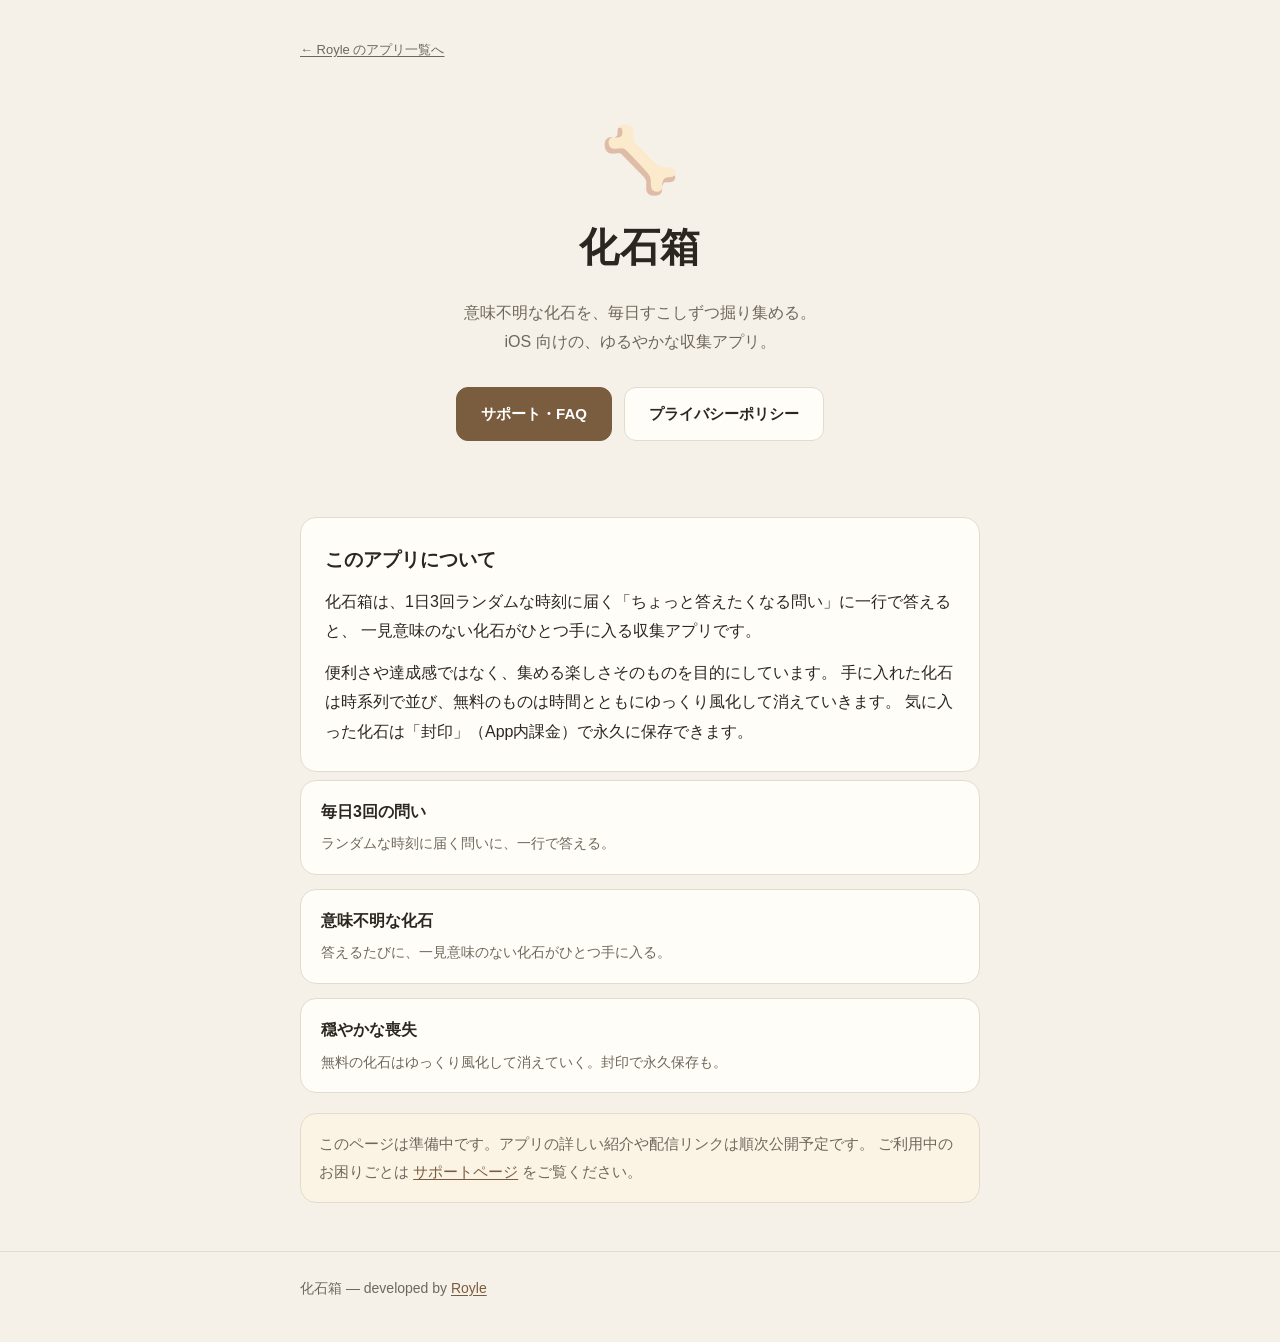
==== apps/specimen-box/index.html @ 91df3ead "first commit" ====
<!DOCTYPE html>
<html lang="ja">
<head>
  <meta charset="UTF-8">
  <meta name="viewport" content="width=device-width, initial-scale=1.0">
  <title>化石箱 — Royle</title>
  <meta name="description" content="化石箱。意味不明な化石を毎日すこしずつ掘り集める、iOS 向け収集アプリ。">
  <style>
    :root {
      --bg: #f5f1e8; --surface: #fffdf8; --ink: #2b2620; --muted: #6f675b;
      --accent: #7a5c3e; --line: #e3dccd; --radius: 16px;
    }
    * { box-sizing: border-box; }
    html { -webkit-text-size-adjust: 100%; }
    body {
      margin: 0; color: var(--ink); background: var(--bg);
      font-family: -apple-system, BlinkMacSystemFont, "Hiragino Sans",
        "Hiragino Kaku Gothic ProN", "Noto Sans JP", Meiryo, sans-serif;
      line-height: 1.85; font-size: 16px; -webkit-font-smoothing: antialiased;
    }
    .wrap { width: 100%; max-width: 720px; margin: 0 auto; padding: 0 20px; }
    a { color: var(--accent); text-underline-offset: 2px; }

    .crumb { padding: 18px 0 0; }
    .crumb a { font-size: 13px; color: var(--muted); }

    .hero {
      text-align: center;
      padding: 48px 0 56px;
    }
    .hero .mark { font-size: 64px; line-height: 1; }
    .hero h1 { margin: 18px 0 0; font-size: 40px; letter-spacing: 0.02em; }
    .hero .lead { margin: 14px auto 0; color: var(--muted); max-width: 30em; }
    .hero .btns { margin-top: 30px; display: flex; gap: 12px; justify-content: center; flex-wrap: wrap; }
    .btn {
      display: inline-block; font-weight: 600; font-size: 15px;
      padding: 12px 24px; border-radius: 12px; text-decoration: none;
      border: 1px solid var(--line); transition: transform .18s, background .18s;
    }
    .btn:hover { transform: translateY(-2px); }
    .btn-primary { background: var(--accent); color: #fff; border-color: var(--accent); }
    .btn-ghost { background: var(--surface); color: var(--ink); }

    section { margin-top: 8px; }
    .card {
      background: var(--surface); border: 1px solid var(--line);
      border-radius: var(--radius); padding: 24px; margin-top: 20px;
    }
    .card h2 { margin: 0 0 10px; font-size: 19px; }
    .card p { margin: 0 0 12px; }
    .card p:last-child { margin-bottom: 0; }
    .muted { color: var(--muted); font-size: 14px; }

    .features { list-style: none; padding: 0; margin: 0; display: grid; gap: 14px; }
    .features li {
      background: var(--surface); border: 1px solid var(--line);
      border-radius: var(--radius); padding: 16px 20px;
    }
    .features b { display: block; margin-bottom: 2px; }

    .note {
      background: #fbf3e4; border: 1px solid var(--line);
      border-radius: var(--radius); padding: 16px 18px; font-size: 15px;
      color: var(--muted); margin-top: 20px;
    }

    .site-footer { border-top: 1px solid var(--line); margin-top: 48px; padding: 24px 0 40px; }
    .site-footer p { margin: 0; }

    @media (max-width: 480px) { .hero h1 { font-size: 32px; } }
  </style>
</head>
<body>
  <div class="wrap">
    <p class="crumb"><a href="../../index.html">← Royle のアプリ一覧へ</a></p>
  </div>

  <header class="hero">
    <div class="wrap">
      <div class="mark">🦴</div>
      <h1>化石箱</h1>
      <p class="lead">意味不明な化石を、毎日すこしずつ掘り集める。<br>iOS 向けの、ゆるやかな収集アプリ。</p>
      <div class="btns">
        <a class="btn btn-primary" href="./support/index.html">サポート・FAQ</a>
        <a class="btn btn-ghost" href="./support/privacy.html">プライバシーポリシー</a>
      </div>
    </div>
  </header>

  <main class="wrap">
    <section>
      <div class="card">
        <h2>このアプリについて</h2>
        <p>
          化石箱は、1日3回ランダムな時刻に届く「ちょっと答えたくなる問い」に一行で答えると、
          一見意味のない化石がひとつ手に入る収集アプリです。
        </p>
        <p>
          便利さや達成感ではなく、集める楽しさそのものを目的にしています。
          手に入れた化石は時系列で並び、無料のものは時間とともにゆっくり風化して消えていきます。
          気に入った化石は「封印」（App内課金）で永久に保存できます。
        </p>
      </div>
    </section>

    <section>
      <ul class="features">
        <li><b>毎日3回の問い</b><span class="muted">ランダムな時刻に届く問いに、一行で答える。</span></li>
        <li><b>意味不明な化石</b><span class="muted">答えるたびに、一見意味のない化石がひとつ手に入る。</span></li>
        <li><b>穏やかな喪失</b><span class="muted">無料の化石はゆっくり風化して消えていく。封印で永久保存も。</span></li>
      </ul>
    </section>

    <div class="note">
      このページは準備中です。アプリの詳しい紹介や配信リンクは順次公開予定です。
      ご利用中のお困りごとは <a href="./support/index.html">サポートページ</a> をご覧ください。
    </div>
  </main>

  <footer class="site-footer">
    <div class="wrap">
      <p class="muted">化石箱 — developed by <a href="../../index.html">Royle</a></p>
    </div>
  </footer>
</body>
</html>
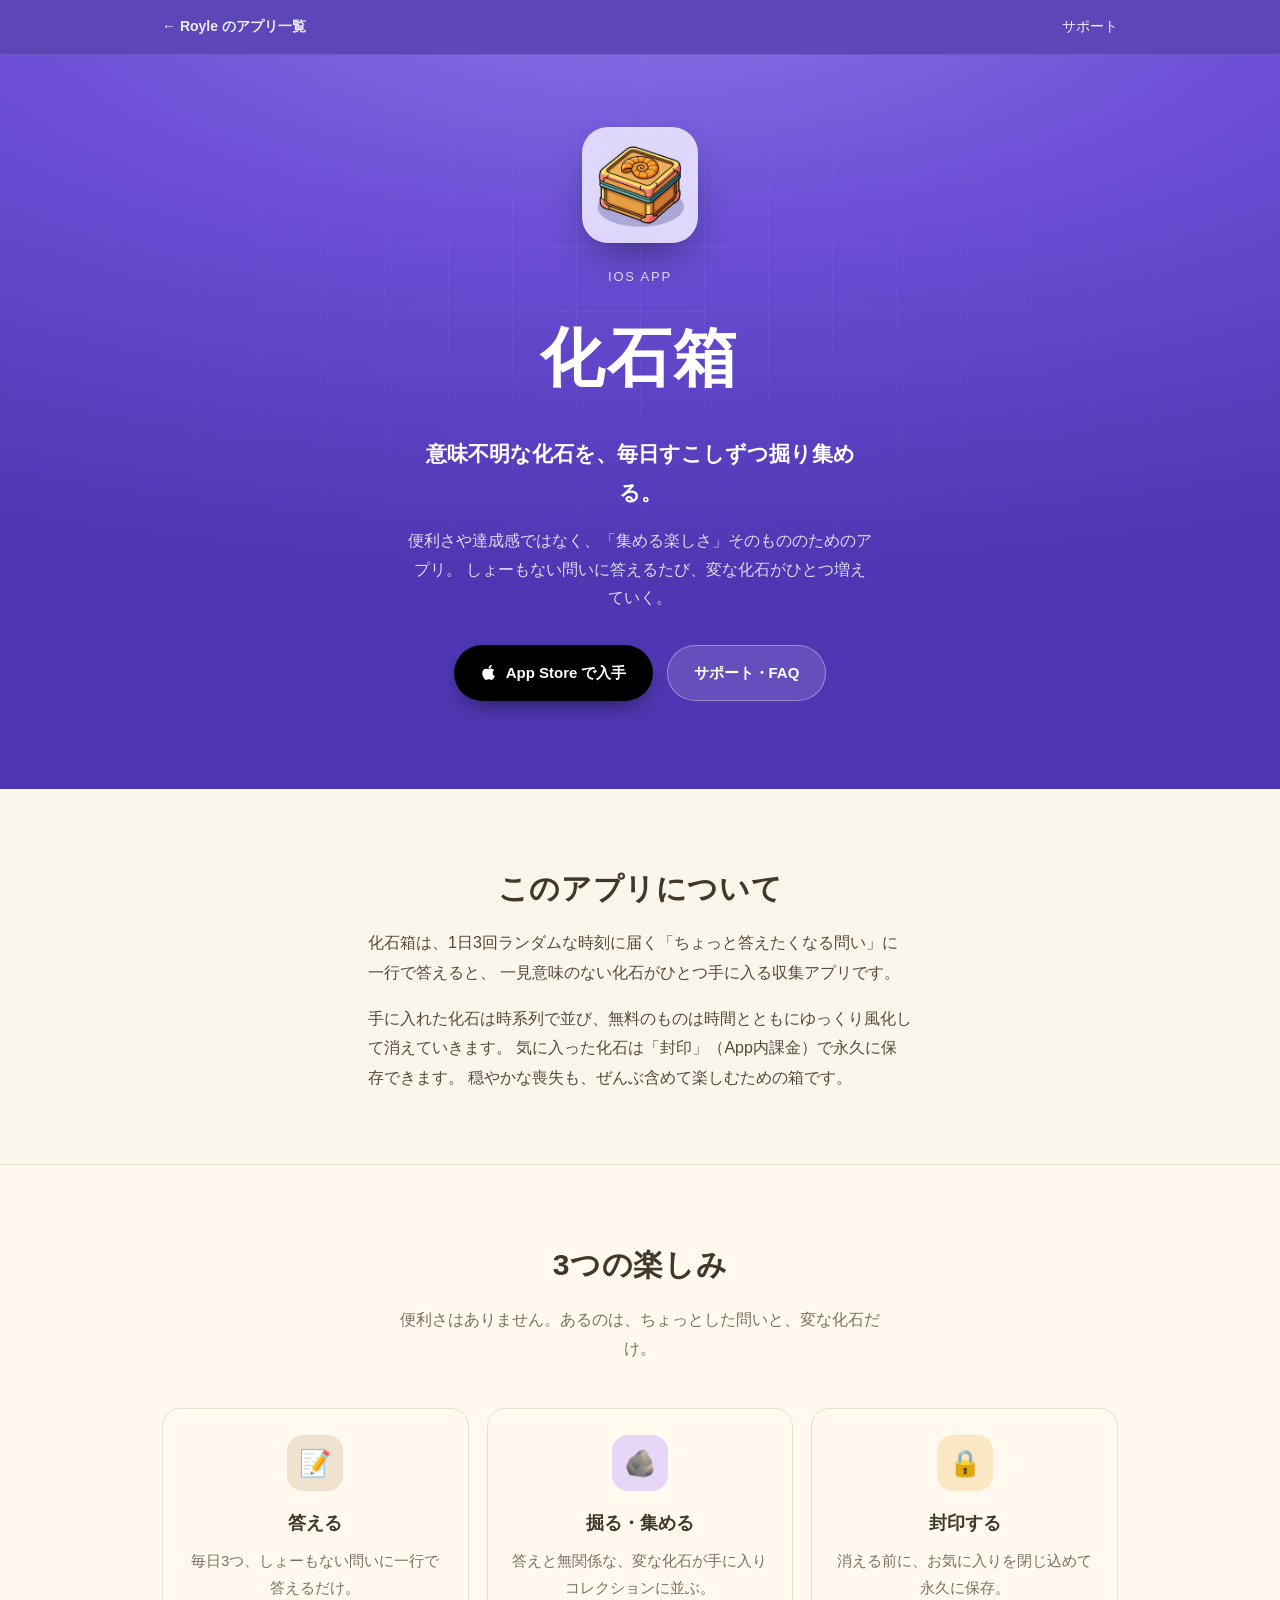
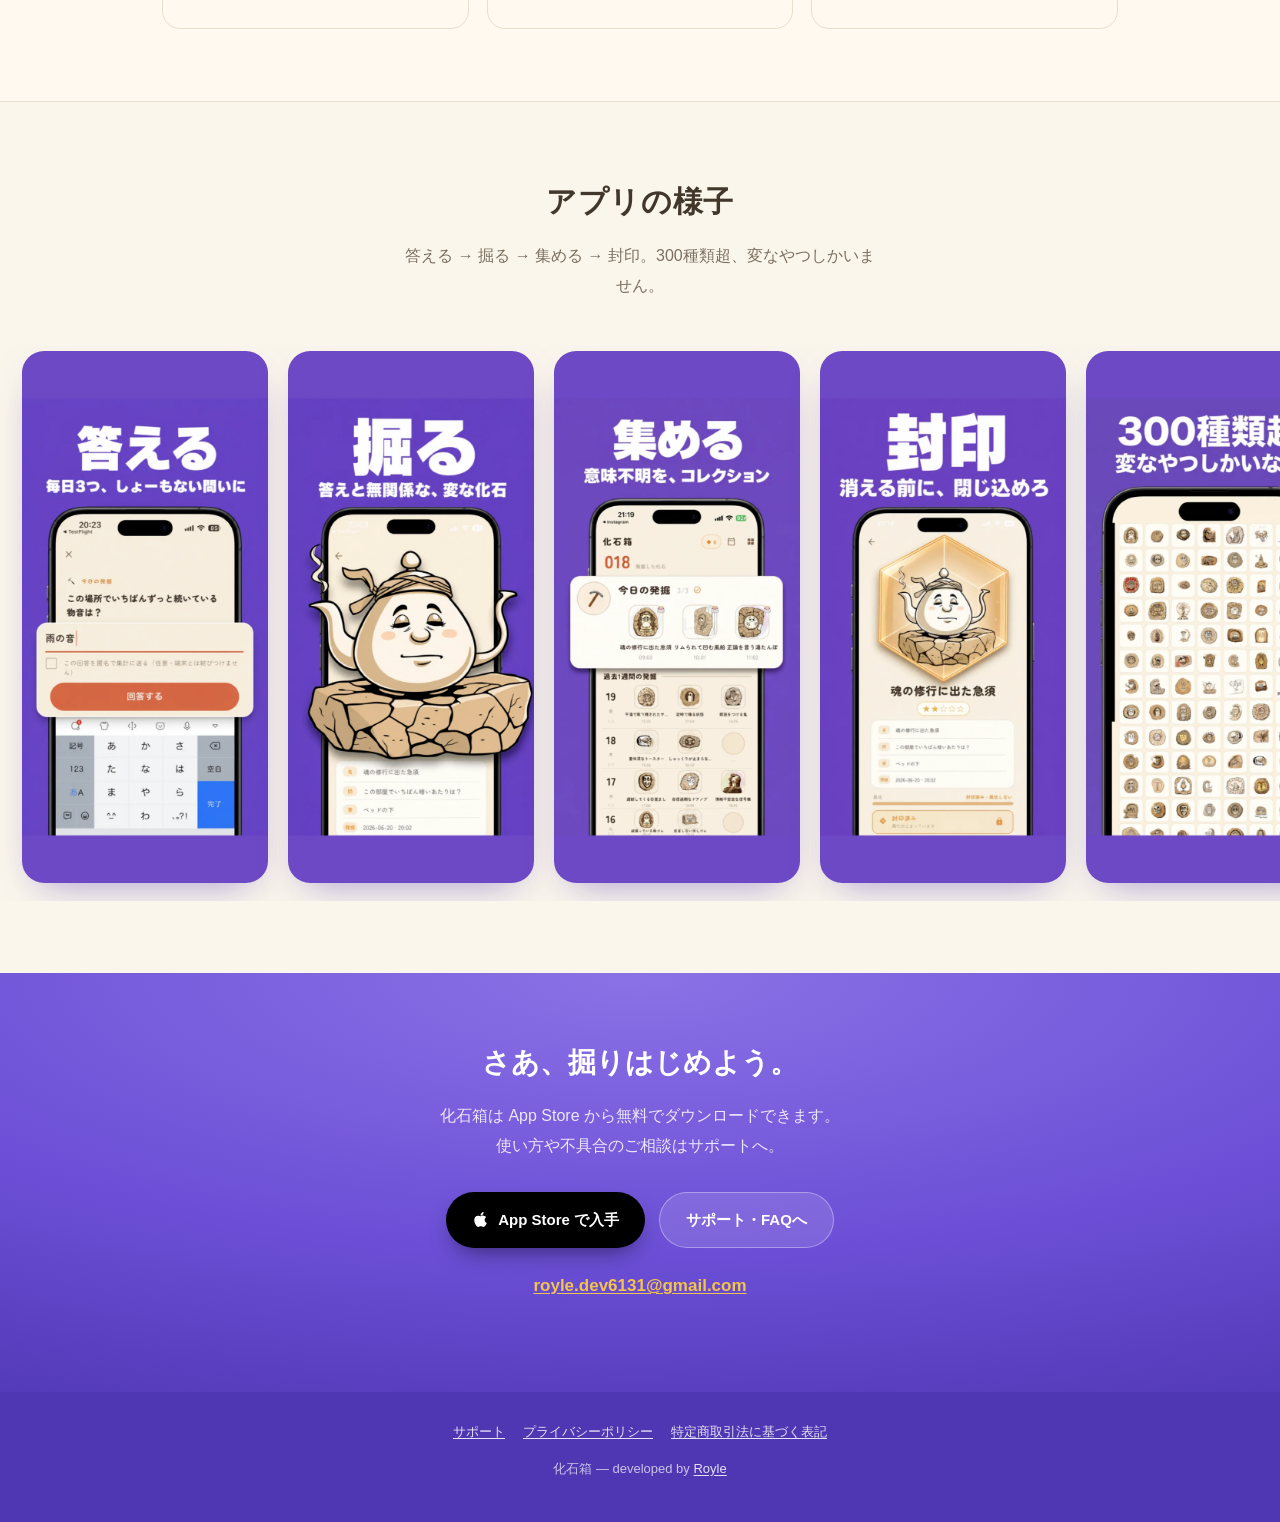
==== commit 33073452: "Add developer portfolio and 化石箱 LP with App Store link - Top page: Royle's server-side engineer port" ====
--- a/apps/specimen-box/index.html
+++ b/apps/specimen-box/index.html
@@ -3,123 +3,121 @@
 <head>
   <meta charset="UTF-8">
   <meta name="viewport" content="width=device-width, initial-scale=1.0">
-  <title>化石箱 — Royle</title>
-  <meta name="description" content="化石箱。意味不明な化石を毎日すこしずつ掘り集める、iOS 向け収集アプリ。">
-  <style>
-    :root {
-      --bg: #f5f1e8; --surface: #fffdf8; --ink: #2b2620; --muted: #6f675b;
-      --accent: #7a5c3e; --line: #e3dccd; --radius: 16px;
-    }
-    * { box-sizing: border-box; }
-    html { -webkit-text-size-adjust: 100%; }
-    body {
-      margin: 0; color: var(--ink); background: var(--bg);
-      font-family: -apple-system, BlinkMacSystemFont, "Hiragino Sans",
-        "Hiragino Kaku Gothic ProN", "Noto Sans JP", Meiryo, sans-serif;
-      line-height: 1.85; font-size: 16px; -webkit-font-smoothing: antialiased;
-    }
-    .wrap { width: 100%; max-width: 720px; margin: 0 auto; padding: 0 20px; }
-    a { color: var(--accent); text-underline-offset: 2px; }
-
-    .crumb { padding: 18px 0 0; }
-    .crumb a { font-size: 13px; color: var(--muted); }
-
-    .hero {
-      text-align: center;
-      padding: 48px 0 56px;
-    }
-    .hero .mark { font-size: 64px; line-height: 1; }
-    .hero h1 { margin: 18px 0 0; font-size: 40px; letter-spacing: 0.02em; }
-    .hero .lead { margin: 14px auto 0; color: var(--muted); max-width: 30em; }
-    .hero .btns { margin-top: 30px; display: flex; gap: 12px; justify-content: center; flex-wrap: wrap; }
-    .btn {
-      display: inline-block; font-weight: 600; font-size: 15px;
-      padding: 12px 24px; border-radius: 12px; text-decoration: none;
-      border: 1px solid var(--line); transition: transform .18s, background .18s;
-    }
-    .btn:hover { transform: translateY(-2px); }
-    .btn-primary { background: var(--accent); color: #fff; border-color: var(--accent); }
-    .btn-ghost { background: var(--surface); color: var(--ink); }
-
-    section { margin-top: 8px; }
-    .card {
-      background: var(--surface); border: 1px solid var(--line);
-      border-radius: var(--radius); padding: 24px; margin-top: 20px;
-    }
-    .card h2 { margin: 0 0 10px; font-size: 19px; }
-    .card p { margin: 0 0 12px; }
-    .card p:last-child { margin-bottom: 0; }
-    .muted { color: var(--muted); font-size: 14px; }
-
-    .features { list-style: none; padding: 0; margin: 0; display: grid; gap: 14px; }
-    .features li {
-      background: var(--surface); border: 1px solid var(--line);
-      border-radius: var(--radius); padding: 16px 20px;
-    }
-    .features b { display: block; margin-bottom: 2px; }
-
-    .note {
-      background: #fbf3e4; border: 1px solid var(--line);
-      border-radius: var(--radius); padding: 16px 18px; font-size: 15px;
-      color: var(--muted); margin-top: 20px;
-    }
-
-    .site-footer { border-top: 1px solid var(--line); margin-top: 48px; padding: 24px 0 40px; }
-    .site-footer p { margin: 0; }
-
-    @media (max-width: 480px) { .hero h1 { font-size: 32px; } }
-  </style>
+  <title>化石箱 — 意味不明な化石を、毎日すこしずつ。</title>
+  <meta name="description" content="化石箱は、1日3回届く「ちょっと答えたくなる問い」に一行で答えると、意味不明な化石がひとつ手に入る iOS 向け収集アプリ。300種類超の変な化石を掘り集めよう。">
+  <link rel="stylesheet" href="./assets/lp.css">
+  <link rel="icon" type="image/png" sizes="32x32" href="./assets/favicon-32x32.png">
+  <link rel="apple-touch-icon" href="./assets/apple-touch-icon.png">
+  <meta property="og:title" content="化石箱">
+  <meta property="og:description" content="意味不明な化石を、毎日すこしずつ掘り集める収集アプリ。">
+  <meta property="og:image" content="./assets/icon.png">
 </head>
 <body>
-  <div class="wrap">
-    <p class="crumb"><a href="../../index.html">← Royle のアプリ一覧へ</a></p>
-  </div>
+  <nav class="topbar">
+    <div class="wrap">
+      <a class="home" href="../../index.html">← Royle のアプリ一覧</a>
+      <a href="./support/index.html">サポート</a>
+    </div>
+  </nav>
 
   <header class="hero">
     <div class="wrap">
-      <div class="mark">🦴</div>
+      <img class="app-icon" src="./assets/icon.png" alt="化石箱 アプリアイコン">
+      <p class="eyebrow">iOS App</p>
       <h1>化石箱</h1>
-      <p class="lead">意味不明な化石を、毎日すこしずつ掘り集める。<br>iOS 向けの、ゆるやかな収集アプリ。</p>
-      <div class="btns">
-        <a class="btn btn-primary" href="./support/index.html">サポート・FAQ</a>
-        <a class="btn btn-ghost" href="./support/privacy.html">プライバシーポリシー</a>
+      <p class="tagline">意味不明な化石を、毎日すこしずつ掘り集める。</p>
+      <p class="sub">
+        便利さや達成感ではなく、「集める楽しさ」そのもののためのアプリ。
+        しょーもない問いに答えるたび、変な化石がひとつ増えていく。
+      </p>
+      <div class="cta">
+        <a class="btn btn-appstore" href="https://apps.apple.com/jp/app/%E5%8C%96%E7%9F%B3%E7%AE%B1/id6781895583" target="_blank" rel="noopener">
+          <svg class="apple" viewBox="0 0 384 512" aria-hidden="true"><path fill="currentColor" d="M318.7 268.7c-.2-36.7 16.4-64.4 50-84.8-18.8-26.9-47.2-41.7-84.7-44.6-35.5-2.8-74.3 20.7-88.5 20.7-15 0-49.4-19.7-76.4-19.7C63.3 141.2 4 184.8 4 273.5q0 39.3 14.4 81.2c12.8 36.7 59 126.7 107.2 125.2 25.2-.6 43-17.9 75.8-17.9 31.8 0 48.3 17.9 76.4 17.9 48.6-.7 90.4-82.5 102.6-119.3-65.2-30.7-61.7-90-61.7-91.9zm-56.6-164.2c27.3-32.4 24.8-61.9 24-72.5-24.1 1.4-52 16.4-67.9 34.9-17.5 19.8-27.8 44.3-25.6 71.9 26.1 2 49.9-11.4 69.5-34.3z"/></svg>
+          App Store で入手
+        </a>
+        <a class="btn btn-ghost" href="./support/index.html">サポート・FAQ</a>
       </div>
     </div>
   </header>
 
-  <main class="wrap">
-    <section>
-      <div class="card">
-        <h2>このアプリについて</h2>
-        <p>
-          化石箱は、1日3回ランダムな時刻に届く「ちょっと答えたくなる問い」に一行で答えると、
-          一見意味のない化石がひとつ手に入る収集アプリです。
-        </p>
-        <p>
-          便利さや達成感ではなく、集める楽しさそのものを目的にしています。
-          手に入れた化石は時系列で並び、無料のものは時間とともにゆっくり風化して消えていきます。
-          気に入った化石は「封印」（App内課金）で永久に保存できます。
-        </p>
+  <section class="section about">
+    <div class="wrap">
+      <h2 class="section-title">このアプリについて</h2>
+      <p>
+        化石箱は、1日3回ランダムな時刻に届く「ちょっと答えたくなる問い」に一行で答えると、
+        一見意味のない化石がひとつ手に入る収集アプリです。
+      </p>
+      <p>
+        手に入れた化石は時系列で並び、無料のものは時間とともにゆっくり風化して消えていきます。
+        気に入った化石は「封印」（App内課金）で永久に保存できます。
+        穏やかな喪失も、ぜんぶ含めて楽しむための箱です。
+      </p>
+    </div>
+  </section>
+
+  <section class="section alt">
+    <div class="wrap">
+      <h2 class="section-title">3つの楽しみ</h2>
+      <p class="section-lead">便利さはありません。あるのは、ちょっとした問いと、変な化石だけ。</p>
+      <div class="features">
+        <div class="feature">
+          <div class="ic" style="background:#efe2cf">📝</div>
+          <h3>答える</h3>
+          <p>毎日3つ、しょーもない問いに一行で答えるだけ。</p>
+        </div>
+        <div class="feature">
+          <div class="ic" style="background:#e7d6f6">🪨</div>
+          <h3>掘る・集める</h3>
+          <p>答えと無関係な、変な化石が手に入りコレクションに並ぶ。</p>
+        </div>
+        <div class="feature">
+          <div class="ic" style="background:#fbe7c4">🔒</div>
+          <h3>封印する</h3>
+          <p>消える前に、お気に入りを閉じ込めて永久に保存。</p>
+        </div>
       </div>
-    </section>
+    </div>
+  </section>
 
-    <section>
-      <ul class="features">
-        <li><b>毎日3回の問い</b><span class="muted">ランダムな時刻に届く問いに、一行で答える。</span></li>
-        <li><b>意味不明な化石</b><span class="muted">答えるたびに、一見意味のない化石がひとつ手に入る。</span></li>
-        <li><b>穏やかな喪失</b><span class="muted">無料の化石はゆっくり風化して消えていく。封印で永久保存も。</span></li>
-      </ul>
-    </section>
+  <section class="section">
+    <div class="wrap">
+      <h2 class="section-title">アプリの様子</h2>
+      <p class="section-lead">答える → 掘る → 集める → 封印。300種類超、変なやつしかいません。</p>
+    </div>
+    <div class="gallery">
+      <div class="shot"><img src="./assets/screenshots/01-answer.png" alt="答える — 毎日3つ、しょーもない問いに" loading="lazy"></div>
+      <div class="shot"><img src="./assets/screenshots/02-dig.png" alt="掘る — 答えと無関係な、変な化石" loading="lazy"></div>
+      <div class="shot"><img src="./assets/screenshots/03-collect.png" alt="集める — 意味不明を、コレクション" loading="lazy"></div>
+      <div class="shot"><img src="./assets/screenshots/04-seal.png" alt="封印 — 消える前に、閉じ込めろ" loading="lazy"></div>
+      <div class="shot"><img src="./assets/screenshots/05-variety.png" alt="300種類超 — 変なやつしかいない" loading="lazy"></div>
+    </div>
+  </section>
 
-    <div class="note">
-      このページは準備中です。アプリの詳しい紹介や配信リンクは順次公開予定です。
-      ご利用中のお困りごとは <a href="./support/index.html">サポートページ</a> をご覧ください。
+  <section class="cta-band">
+    <div class="wrap">
+      <h2>さあ、掘りはじめよう。</h2>
+      <p>化石箱は App Store から無料でダウンロードできます。使い方や不具合のご相談はサポートへ。</p>
+      <div class="cta">
+        <a class="btn btn-appstore" href="https://apps.apple.com/jp/app/%E5%8C%96%E7%9F%B3%E7%AE%B1/id6781895583" target="_blank" rel="noopener">
+          <svg class="apple" viewBox="0 0 384 512" aria-hidden="true"><path fill="currentColor" d="M318.7 268.7c-.2-36.7 16.4-64.4 50-84.8-18.8-26.9-47.2-41.7-84.7-44.6-35.5-2.8-74.3 20.7-88.5 20.7-15 0-49.4-19.7-76.4-19.7C63.3 141.2 4 184.8 4 273.5q0 39.3 14.4 81.2c12.8 36.7 59 126.7 107.2 125.2 25.2-.6 43-17.9 75.8-17.9 31.8 0 48.3 17.9 76.4 17.9 48.6-.7 90.4-82.5 102.6-119.3-65.2-30.7-61.7-90-61.7-91.9zm-56.6-164.2c27.3-32.4 24.8-61.9 24-72.5-24.1 1.4-52 16.4-67.9 34.9-17.5 19.8-27.8 44.3-25.6 71.9 26.1 2 49.9-11.4 69.5-34.3z"/></svg>
+          App Store で入手
+        </a>
+        <a class="btn btn-ghost" href="./support/index.html">サポート・FAQへ</a>
+      </div>
+      <p class="mail" style="margin-top:22px;">
+        <a href="mailto:royle.dev6131@gmail.com">royle.dev6131@gmail.com</a>
+      </p>
     </div>
-  </main>
+  </section>
 
   <footer class="site-footer">
     <div class="wrap">
-      <p class="muted">化石箱 — developed by <a href="../../index.html">Royle</a></p>
+      <p class="links">
+        <a href="./support/index.html">サポート</a>
+        <a href="./support/privacy.html">プライバシーポリシー</a>
+        <a href="./support/tokushoho.html">特定商取引法に基づく表記</a>
+      </p>
+      <p>化石箱 — developed by <a href="../../index.html">Royle</a></p>
     </div>
   </footer>
 </body>
--- a/apps/specimen-box/assets/lp.css
+++ b/apps/specimen-box/assets/lp.css
@@ -0,0 +1,200 @@
+:root {
+  /* marketing (App Store screenshots) */
+  --purple: #6c4fd6;
+  --purple-deep: #4f37b3;
+  --purple-soft: #8a72e6;
+  /* app world (icon / in-app) */
+  --cream: #fbf6ec;
+  --cream-2: #fff9ef;
+  --orange: #f0883c;
+  --coral: #dd6a4d;
+  --gold: #f3c44a;
+  --mint: #9fe0c8;
+  --ink: #41372a;
+  --muted: #7c7060;
+  --faint: #a59a86;
+  --line: #e7dfce;
+  --radius: 18px;
+  --sans: -apple-system, BlinkMacSystemFont, "Hiragino Sans",
+    "Hiragino Kaku Gothic ProN", "Noto Sans JP", Meiryo, sans-serif;
+}
+
+* { box-sizing: border-box; }
+html { -webkit-text-size-adjust: 100%; scroll-behavior: smooth; }
+body {
+  margin: 0;
+  font-family: var(--sans);
+  color: var(--ink);
+  background: var(--cream);
+  line-height: 1.85;
+  font-size: 16px;
+  -webkit-font-smoothing: antialiased;
+}
+a { color: var(--coral); text-underline-offset: 2px; }
+img { display: block; max-width: 100%; }
+.wrap { width: 100%; max-width: 1000px; margin: 0 auto; padding: 0 22px; }
+
+/* ---------- top breadcrumb ---------- */
+.topbar {
+  position: sticky; top: 0; z-index: 20;
+  background: rgba(79, 55, 179, 0.92);
+  backdrop-filter: blur(8px);
+  border-bottom: 1px solid rgba(255,255,255,.12);
+}
+.topbar .wrap {
+  display: flex; align-items: center; justify-content: space-between;
+  height: 54px;
+}
+.topbar a { color: rgba(255,255,255,.9); font-size: 14px; text-decoration: none; }
+.topbar a:hover { color: #fff; }
+.topbar .home { font-weight: 600; }
+
+/* ---------- hero ---------- */
+.hero {
+  position: relative;
+  overflow: hidden;
+  background:
+    radial-gradient(120% 80% at 50% -10%, var(--purple-soft) 0%, var(--purple) 42%, var(--purple-deep) 100%);
+  color: #fff;
+  text-align: center;
+  padding: 72px 0 88px;
+}
+/* faint 3x3 grid motif echoing the app icon */
+.hero::before {
+  content: "";
+  position: absolute; inset: 0;
+  background-image:
+    linear-gradient(rgba(255,255,255,.06) 1px, transparent 1px),
+    linear-gradient(90deg, rgba(255,255,255,.06) 1px, transparent 1px);
+  background-size: 64px 64px;
+  mask-image: radial-gradient(70% 60% at 50% 30%, #000 0%, transparent 75%);
+  -webkit-mask-image: radial-gradient(70% 60% at 50% 30%, #000 0%, transparent 75%);
+  pointer-events: none;
+}
+.hero > .wrap { position: relative; z-index: 1; }
+.app-icon {
+  width: 116px; height: 116px;
+  border-radius: 26px;
+  box-shadow: 0 18px 40px -12px rgba(0,0,0,.45);
+  margin: 0 auto 22px;
+}
+.hero .eyebrow {
+  font-size: 13px; letter-spacing: 0.14em; text-transform: uppercase;
+  color: rgba(255,255,255,.78); margin: 0 0 10px;
+}
+.hero h1 {
+  font-size: clamp(40px, 9vw, 64px);
+  margin: 0; letter-spacing: 0.04em; font-weight: 800;
+}
+.hero .tagline {
+  font-size: clamp(17px, 3.6vw, 21px);
+  font-weight: 600;
+  margin: 18px auto 0; max-width: 22em;
+}
+.hero .sub {
+  color: rgba(255,255,255,.82);
+  margin: 14px auto 0; max-width: 30em; font-size: 15.5px;
+}
+.cta { display: flex; gap: 14px; justify-content: center; flex-wrap: wrap; margin-top: 32px; }
+.btn {
+  display: inline-block; font-weight: 700; font-size: 15px;
+  padding: 13px 26px; border-radius: 999px; text-decoration: none;
+  transition: transform .18s, box-shadow .18s, background .18s;
+}
+.btn:hover { transform: translateY(-2px); }
+.btn-primary {
+  background: var(--gold); color: #4a3a10;
+  box-shadow: 0 10px 24px -10px rgba(243,196,74,.8);
+}
+.btn-ghost {
+  background: rgba(255,255,255,.12); color: #fff;
+  border: 1px solid rgba(255,255,255,.35);
+}
+.btn-ghost:hover { background: rgba(255,255,255,.2); }
+.btn-appstore {
+  display: inline-flex; align-items: center; gap: 9px;
+  background: #000; color: #fff;
+  box-shadow: 0 10px 24px -10px rgba(0,0,0,.6);
+}
+.btn-appstore:hover { background: #1a1a1a; }
+.btn-appstore .apple { width: 17px; height: 17px; margin-top: -2px; }
+
+/* ---------- generic section ---------- */
+.section { padding: 72px 0; }
+.section.alt { background: var(--cream-2); border-top: 1px solid var(--line); border-bottom: 1px solid var(--line); }
+.section-title {
+  text-align: center; font-size: clamp(24px, 5vw, 30px);
+  margin: 0 0 12px; letter-spacing: 0.02em;
+}
+.section-lead {
+  text-align: center; color: var(--muted);
+  max-width: 30em; margin: 0 auto 44px;
+}
+
+/* ---------- about narrative ---------- */
+.about p { max-width: 34em; margin: 0 auto 16px; color: #54493a; }
+.about p:last-child { margin-bottom: 0; }
+
+/* ---------- feature cards ---------- */
+.features {
+  display: grid; gap: 18px;
+  grid-template-columns: repeat(3, 1fr);
+  margin-top: 8px;
+}
+.feature {
+  background: var(--cream-2);
+  border: 1px solid var(--line);
+  border-radius: var(--radius);
+  padding: 26px 22px;
+  text-align: center;
+}
+.feature .ic {
+  width: 56px; height: 56px; border-radius: 16px;
+  display: grid; place-items: center;
+  margin: 0 auto 16px; font-size: 26px;
+}
+.feature h3 { margin: 0 0 8px; font-size: 18px; }
+.feature p { margin: 0; color: var(--muted); font-size: 14.5px; }
+
+/* ---------- screenshot gallery ---------- */
+.gallery {
+  display: flex; gap: 20px;
+  overflow-x: auto;
+  padding: 6px 22px 18px;
+  scroll-snap-type: x mandatory;
+  -webkit-overflow-scrolling: touch;
+}
+.gallery::-webkit-scrollbar { height: 8px; }
+.gallery::-webkit-scrollbar-thumb { background: var(--line); border-radius: 8px; }
+.shot {
+  flex: 0 0 auto;
+  width: 246px;
+  scroll-snap-align: center;
+  border-radius: 22px;
+  overflow: hidden;
+  box-shadow: 0 16px 40px -18px rgba(79,55,179,.55);
+}
+.shot img { width: 100%; height: auto; }
+
+/* ---------- final CTA ---------- */
+.cta-band {
+  background: radial-gradient(120% 120% at 50% 0%, var(--purple-soft), var(--purple) 55%, var(--purple-deep));
+  color: #fff; text-align: center; padding: 64px 0;
+}
+.cta-band h2 { margin: 0 0 12px; font-size: clamp(22px, 5vw, 28px); }
+.cta-band p { color: rgba(255,255,255,.85); margin: 0 auto 26px; max-width: 26em; }
+.cta-band .mail { font-weight: 700; font-size: 17px; }
+.cta-band .mail a { color: var(--gold); }
+
+/* ---------- footer ---------- */
+.site-footer {
+  background: var(--purple-deep); color: rgba(255,255,255,.7);
+  padding: 28px 0; text-align: center; font-size: 13px;
+}
+.site-footer a { color: rgba(255,255,255,.85); }
+.site-footer .links { margin: 0 0 8px; display: flex; gap: 18px; justify-content: center; flex-wrap: wrap; }
+
+@media (max-width: 720px) {
+  .features { grid-template-columns: 1fr; max-width: 380px; margin-left: auto; margin-right: auto; }
+  .section { padding: 56px 0; }
+}
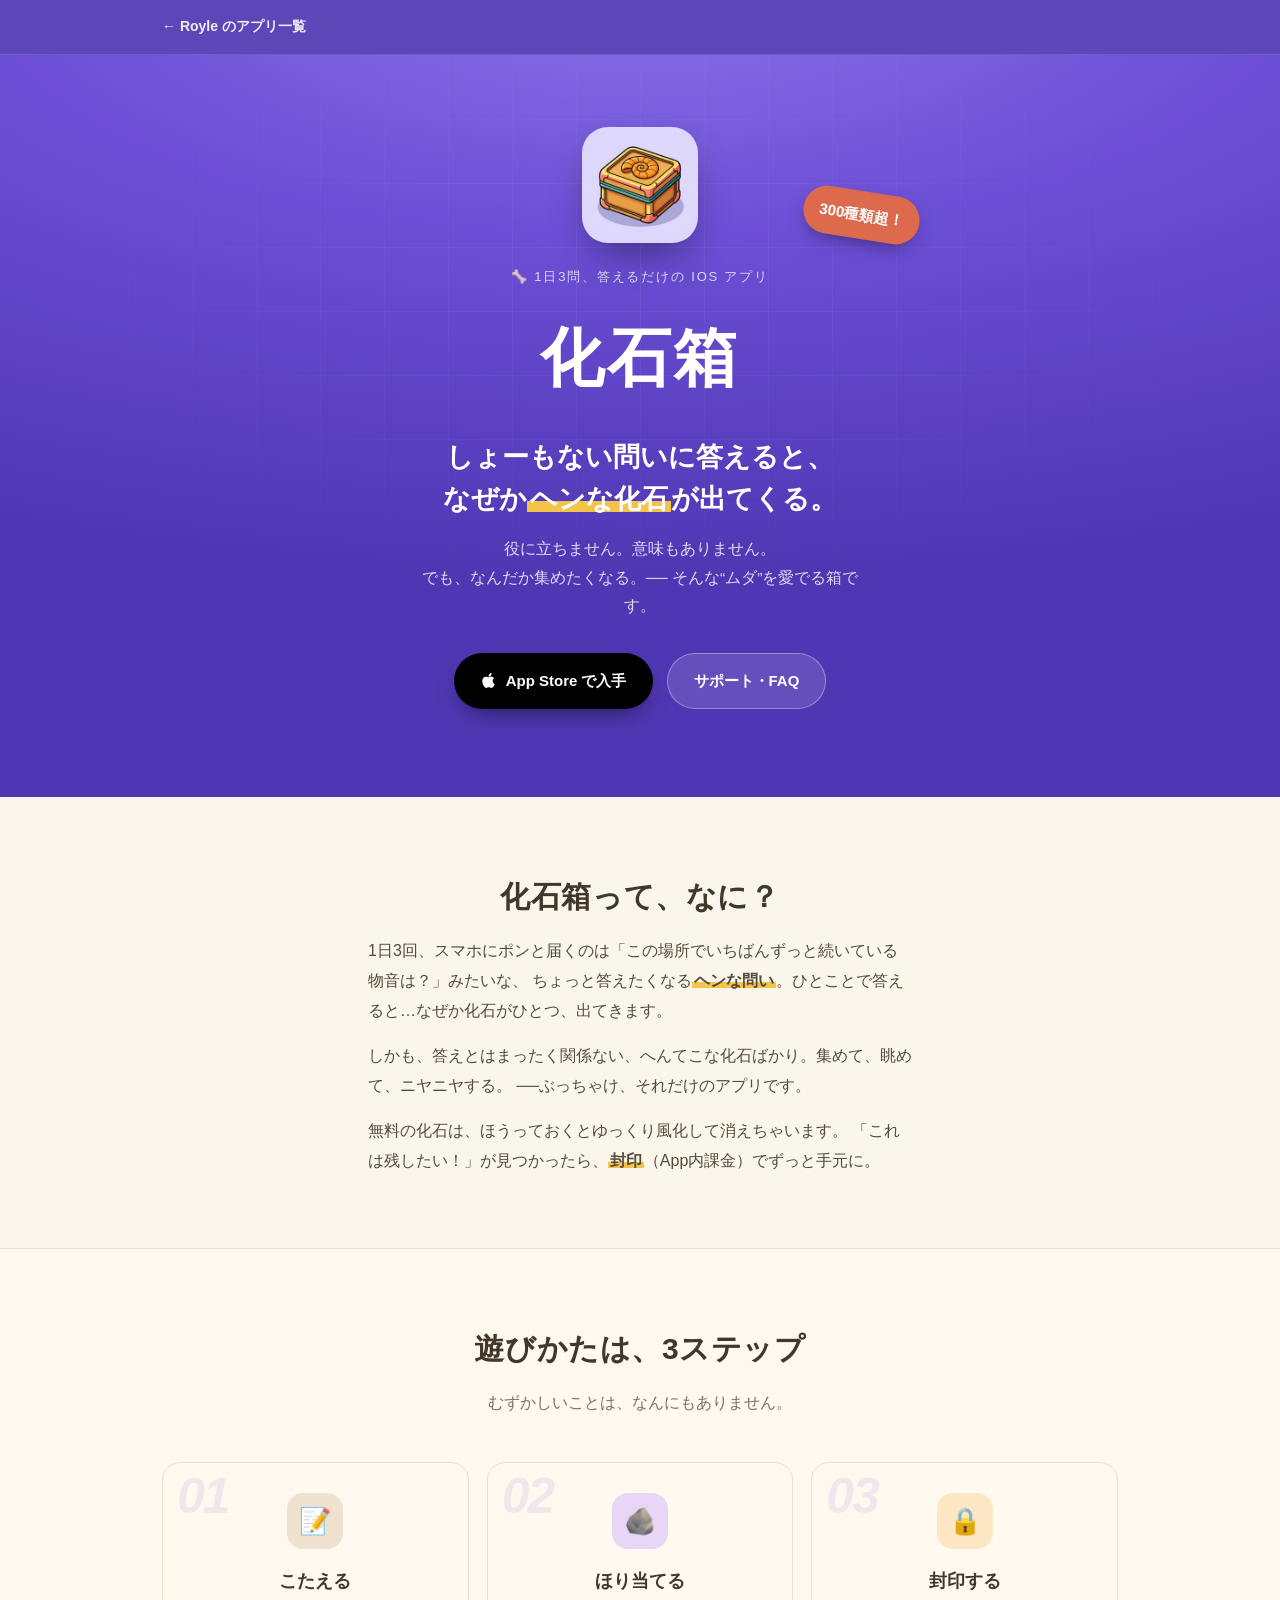
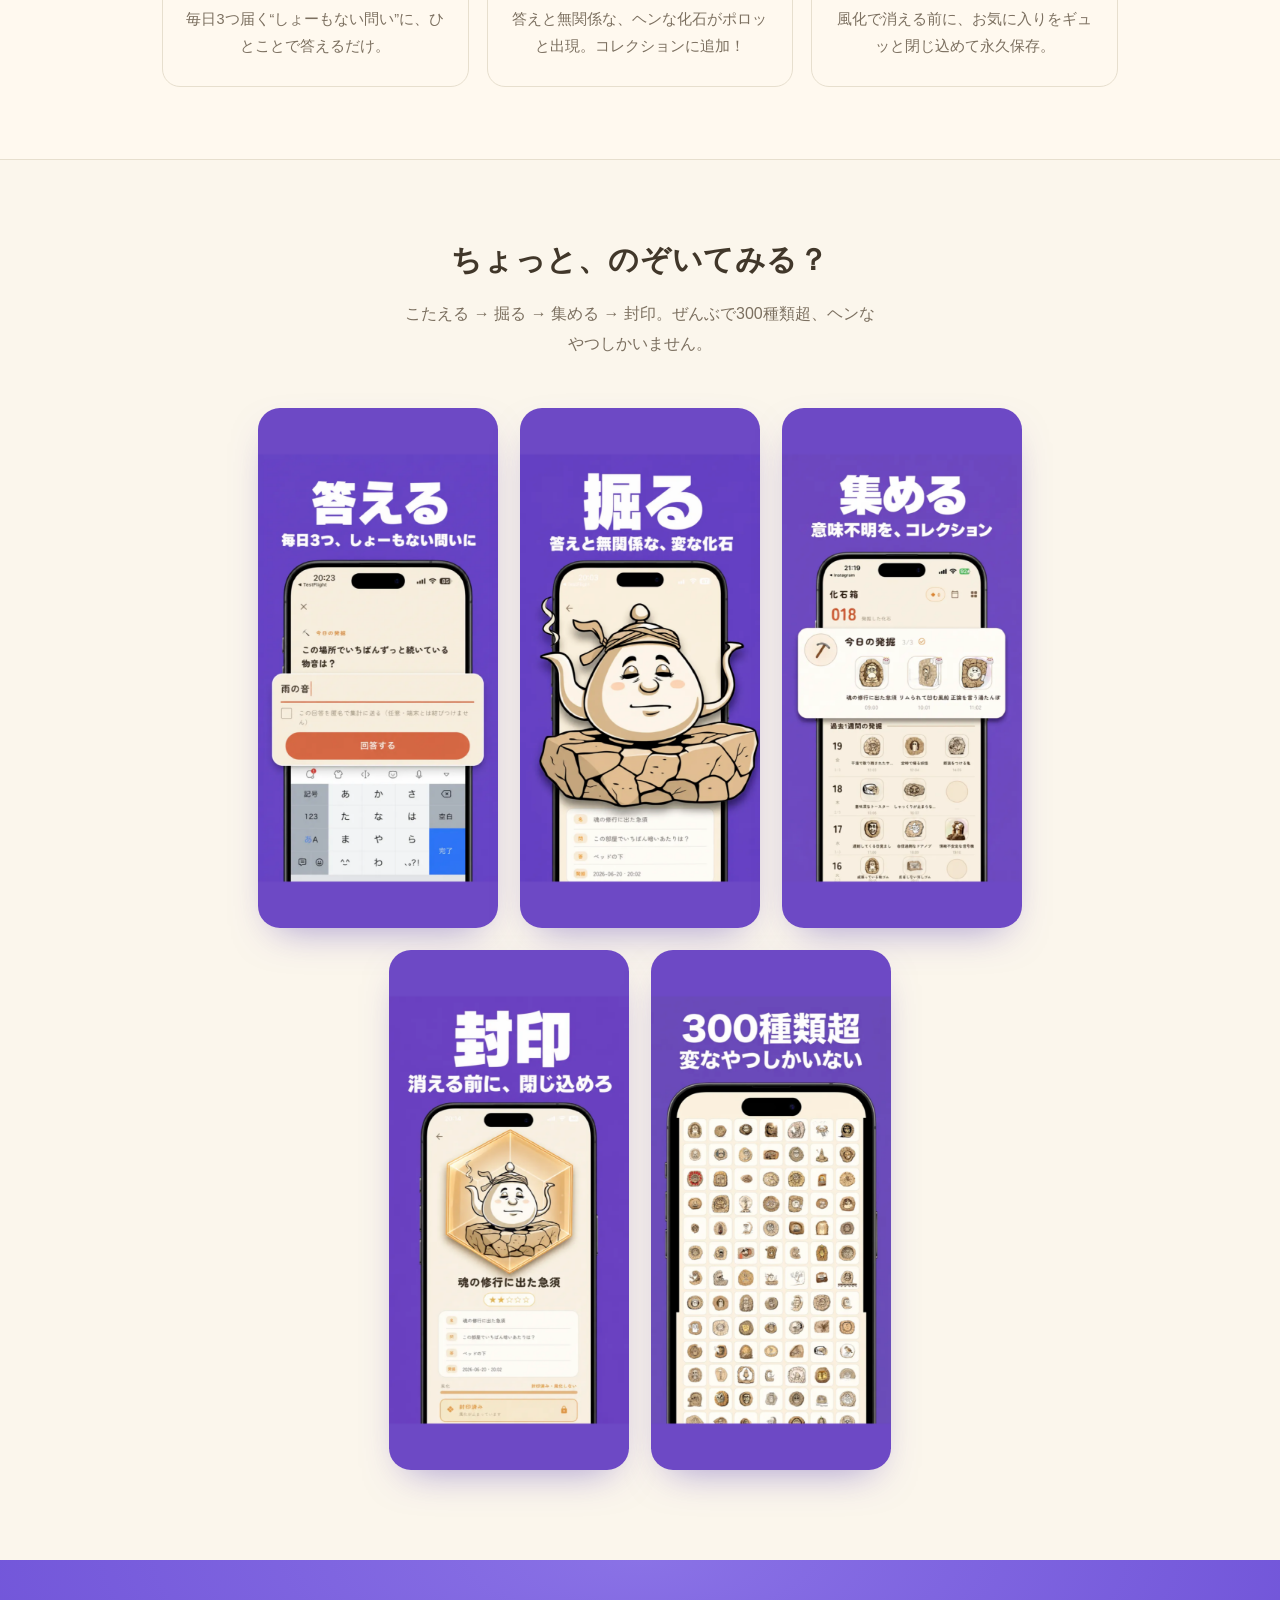
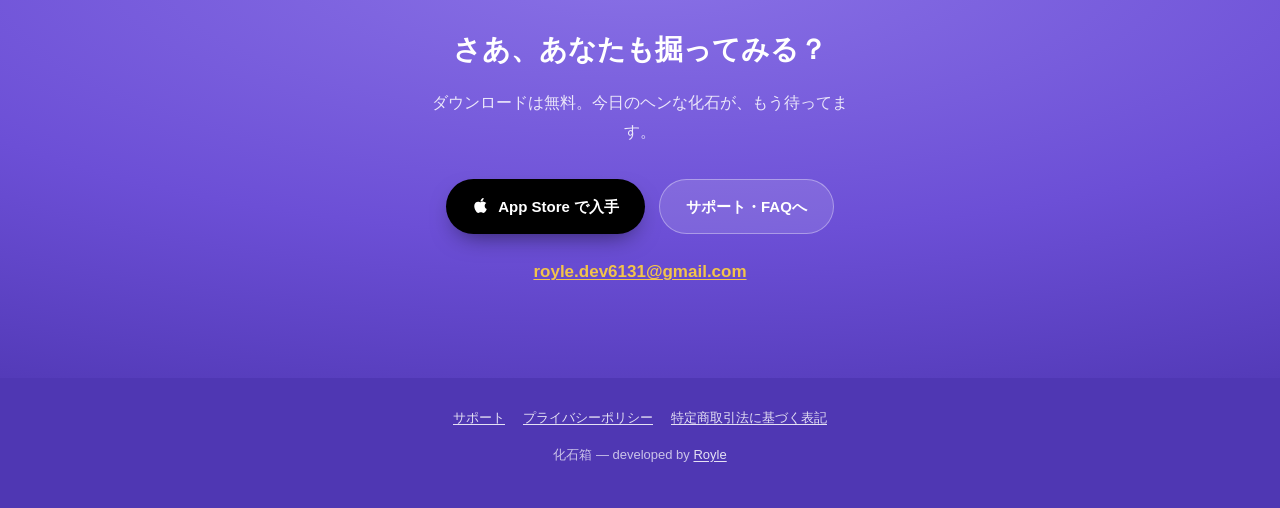
==== commit 0e57d774: "Refine 化石箱 LP: drop top support link, center gallery, pop copy - Remove top-right サポート link from LP " ====
--- a/apps/specimen-box/index.html
+++ b/apps/specimen-box/index.html
@@ -16,19 +16,19 @@
   <nav class="topbar">
     <div class="wrap">
       <a class="home" href="../../index.html">← Royle のアプリ一覧</a>
-      <a href="./support/index.html">サポート</a>
     </div>
   </nav>
 
   <header class="hero">
     <div class="wrap">
+      <span class="sticker">300種類超！</span>
       <img class="app-icon" src="./assets/icon.png" alt="化石箱 アプリアイコン">
-      <p class="eyebrow">iOS App</p>
+      <p class="eyebrow">🦴 1日3問、答えるだけの iOS アプリ</p>
       <h1>化石箱</h1>
-      <p class="tagline">意味不明な化石を、毎日すこしずつ掘り集める。</p>
+      <p class="tagline">しょーもない問いに答えると、<br>なぜか<span class="hl">ヘンな化石</span>が出てくる。</p>
       <p class="sub">
-        便利さや達成感ではなく、「集める楽しさ」そのもののためのアプリ。
-        しょーもない問いに答えるたび、変な化石がひとつ増えていく。
+        役に立ちません。意味もありません。<br>
+        でも、なんだか集めたくなる。── そんな“ムダ”を愛でる箱です。
       </p>
       <div class="cta">
         <a class="btn btn-appstore" href="https://apps.apple.com/jp/app/%E5%8C%96%E7%9F%B3%E7%AE%B1/id6781895583" target="_blank" rel="noopener">
@@ -42,38 +42,44 @@
 
   <section class="section about">
     <div class="wrap">
-      <h2 class="section-title">このアプリについて</h2>
+      <h2 class="section-title">化石箱って、なに？</h2>
       <p>
-        化石箱は、1日3回ランダムな時刻に届く「ちょっと答えたくなる問い」に一行で答えると、
-        一見意味のない化石がひとつ手に入る収集アプリです。
+        1日3回、スマホにポンと届くのは「この場所でいちばんずっと続いている物音は？」みたいな、
+        ちょっと答えたくなる<span class="hl">ヘンな問い</span>。ひとことで答えると…なぜか化石がひとつ、出てきます。
       </p>
       <p>
-        手に入れた化石は時系列で並び、無料のものは時間とともにゆっくり風化して消えていきます。
-        気に入った化石は「封印」（App内課金）で永久に保存できます。
-        穏やかな喪失も、ぜんぶ含めて楽しむための箱です。
+        しかも、答えとはまったく関係ない、へんてこな化石ばかり。集めて、眺めて、ニヤニヤする。
+        ──ぶっちゃけ、それだけのアプリです。
+      </p>
+      <p>
+        無料の化石は、ほうっておくとゆっくり風化して消えちゃいます。
+        「これは残したい！」が見つかったら、<span class="hl">封印</span>（App内課金）でずっと手元に。
       </p>
     </div>
   </section>
 
   <section class="section alt">
     <div class="wrap">
-      <h2 class="section-title">3つの楽しみ</h2>
-      <p class="section-lead">便利さはありません。あるのは、ちょっとした問いと、変な化石だけ。</p>
+      <h2 class="section-title">遊びかたは、3ステップ</h2>
+      <p class="section-lead">むずかしいことは、なんにもありません。</p>
       <div class="features">
         <div class="feature">
+          <span class="step">01</span>
           <div class="ic" style="background:#efe2cf">📝</div>
-          <h3>答える</h3>
-          <p>毎日3つ、しょーもない問いに一行で答えるだけ。</p>
+          <h3>こたえる</h3>
+          <p>毎日3つ届く“しょーもない問い”に、ひとことで答えるだけ。</p>
         </div>
         <div class="feature">
+          <span class="step">02</span>
           <div class="ic" style="background:#e7d6f6">🪨</div>
-          <h3>掘る・集める</h3>
-          <p>答えと無関係な、変な化石が手に入りコレクションに並ぶ。</p>
+          <h3>ほり当てる</h3>
+          <p>答えと無関係な、ヘンな化石がポロッと出現。コレクションに追加！</p>
         </div>
         <div class="feature">
+          <span class="step">03</span>
           <div class="ic" style="background:#fbe7c4">🔒</div>
           <h3>封印する</h3>
-          <p>消える前に、お気に入りを閉じ込めて永久に保存。</p>
+          <p>風化で消える前に、お気に入りをギュッと閉じ込めて永久保存。</p>
         </div>
       </div>
     </div>
@@ -81,8 +87,8 @@
 
   <section class="section">
     <div class="wrap">
-      <h2 class="section-title">アプリの様子</h2>
-      <p class="section-lead">答える → 掘る → 集める → 封印。300種類超、変なやつしかいません。</p>
+      <h2 class="section-title">ちょっと、のぞいてみる？</h2>
+      <p class="section-lead">こたえる → 掘る → 集める → 封印。ぜんぶで300種類超、ヘンなやつしかいません。</p>
     </div>
     <div class="gallery">
       <div class="shot"><img src="./assets/screenshots/01-answer.png" alt="答える — 毎日3つ、しょーもない問いに" loading="lazy"></div>
@@ -95,8 +101,8 @@
 
   <section class="cta-band">
     <div class="wrap">
-      <h2>さあ、掘りはじめよう。</h2>
-      <p>化石箱は App Store から無料でダウンロードできます。使い方や不具合のご相談はサポートへ。</p>
+      <h2>さあ、あなたも掘ってみる？</h2>
+      <p>ダウンロードは無料。今日のヘンな化石が、もう待ってます。</p>
       <div class="cta">
         <a class="btn btn-appstore" href="https://apps.apple.com/jp/app/%E5%8C%96%E7%9F%B3%E7%AE%B1/id6781895583" target="_blank" rel="noopener">
           <svg class="apple" viewBox="0 0 384 512" aria-hidden="true"><path fill="currentColor" d="M318.7 268.7c-.2-36.7 16.4-64.4 50-84.8-18.8-26.9-47.2-41.7-84.7-44.6-35.5-2.8-74.3 20.7-88.5 20.7-15 0-49.4-19.7-76.4-19.7C63.3 141.2 4 184.8 4 273.5q0 39.3 14.4 81.2c12.8 36.7 59 126.7 107.2 125.2 25.2-.6 43-17.9 75.8-17.9 31.8 0 48.3 17.9 76.4 17.9 48.6-.7 90.4-82.5 102.6-119.3-65.2-30.7-61.7-90-61.7-91.9zm-56.6-164.2c27.3-32.4 24.8-61.9 24-72.5-24.1 1.4-52 16.4-67.9 34.9-17.5 19.8-27.8 44.3-25.6 71.9 26.1 2 49.9-11.4 69.5-34.3z"/></svg>
--- a/apps/specimen-box/assets/lp.css
+++ b/apps/specimen-box/assets/lp.css
@@ -29,6 +29,7 @@
   line-height: 1.85;
   font-size: 16px;
   -webkit-font-smoothing: antialiased;
+  overflow-x: hidden;
 }
 a { color: var(--coral); text-underline-offset: 2px; }
 img { display: block; max-width: 100%; }
@@ -87,9 +88,33 @@
   margin: 0; letter-spacing: 0.04em; font-weight: 800;
 }
 .hero .tagline {
-  font-size: clamp(17px, 3.6vw, 21px);
-  font-weight: 600;
-  margin: 18px auto 0; max-width: 22em;
+  font-size: clamp(20px, 4.4vw, 27px);
+  font-weight: 800;
+  line-height: 1.55;
+  margin: 20px auto 0; max-width: 18em;
+}
+/* playful marker highlight */
+.hl {
+  font-weight: 800;
+  background: linear-gradient(transparent 58%, var(--gold) 58%, var(--gold) 92%, transparent 92%);
+  padding: 0 .12em;
+  border-radius: 2px;
+  white-space: nowrap;
+}
+.about .hl { white-space: normal; }
+/* tilted sticker badge */
+.sticker {
+  position: absolute;
+  top: 64px; right: max(24px, calc(50% - 280px));
+  transform: rotate(9deg);
+  background: var(--coral);
+  color: #fff;
+  font-weight: 800;
+  font-size: 15px;
+  padding: 10px 16px;
+  border-radius: 999px;
+  box-shadow: 0 8px 20px -8px rgba(0,0,0,.5);
+  z-index: 2;
 }
 .hero .sub {
   color: rgba(255,255,255,.82);
@@ -142,11 +167,25 @@
   margin-top: 8px;
 }
 .feature {
+  position: relative;
   background: var(--cream-2);
   border: 1px solid var(--line);
   border-radius: var(--radius);
-  padding: 26px 22px;
+  padding: 30px 22px 26px;
   text-align: center;
+  overflow: hidden;
+  transition: transform .18s, box-shadow .18s;
+}
+.feature:hover { transform: translateY(-4px); box-shadow: 0 16px 32px -20px rgba(79,55,179,.5); }
+.feature .step {
+  position: absolute;
+  top: 8px; left: 14px;
+  font-size: 50px;
+  font-weight: 800;
+  font-style: italic;
+  line-height: 1;
+  color: rgba(108, 79, 214, 0.10);
+  letter-spacing: -0.04em;
 }
 .feature .ic {
   width: 56px; height: 56px; border-radius: 16px;
@@ -158,22 +197,24 @@
 
 /* ---------- screenshot gallery ---------- */
 .gallery {
-  display: flex; gap: 20px;
-  overflow-x: auto;
+  display: flex;
+  flex-wrap: wrap;
+  justify-content: center;
+  align-items: flex-start;
+  gap: 22px;
+  max-width: 920px;
+  margin: 0 auto;
   padding: 6px 22px 18px;
-  scroll-snap-type: x mandatory;
-  -webkit-overflow-scrolling: touch;
-}
-.gallery::-webkit-scrollbar { height: 8px; }
-.gallery::-webkit-scrollbar-thumb { background: var(--line); border-radius: 8px; }
+}
 .shot {
   flex: 0 0 auto;
-  width: 246px;
-  scroll-snap-align: center;
+  width: 240px;
   border-radius: 22px;
   overflow: hidden;
   box-shadow: 0 16px 40px -18px rgba(79,55,179,.55);
-}
+  transition: transform .2s;
+}
+.shot:hover { transform: translateY(-6px) rotate(-1deg); }
 .shot img { width: 100%; height: auto; }
 
 /* ---------- final CTA ---------- */
@@ -198,3 +239,10 @@
   .features { grid-template-columns: 1fr; max-width: 380px; margin-left: auto; margin-right: auto; }
   .section { padding: 56px 0; }
 }
+
+@media (max-width: 480px) {
+  .hero { padding: 60px 0 72px; }
+  .hero .cta { flex-direction: column; align-items: stretch; }
+  .hero .cta .btn { justify-content: center; }
+  .sticker { top: 52px; right: 18px; font-size: 13px; padding: 8px 13px; }
+}
